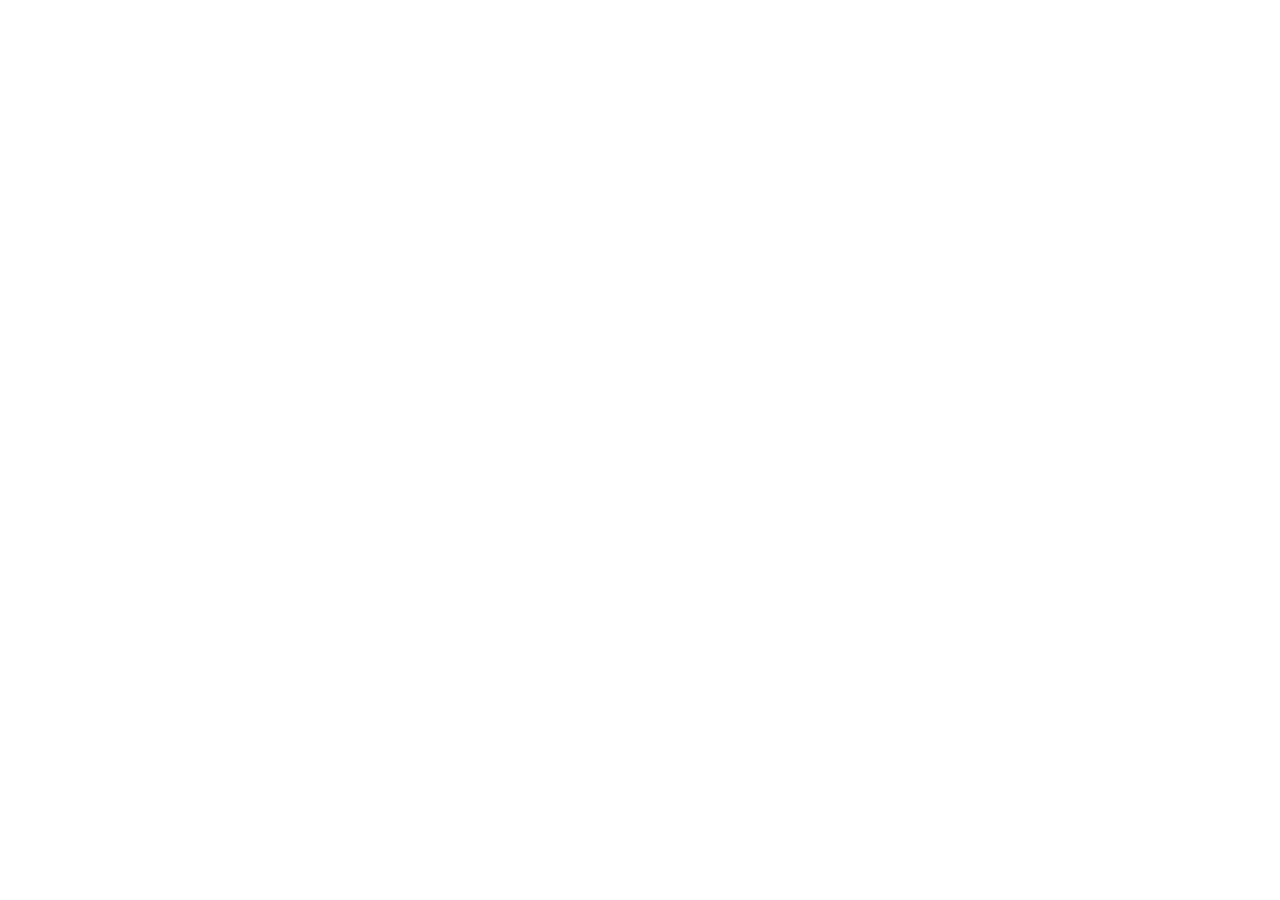
==== about.html @ 946d6adf "Init : création du dépôt, arborescence des fichiers et structure HTML de base" ====
<!DOCTYPE html>
<html lang="fr">
<head> 
<meta charset="UTF-8"> 
<meta name="viewport" content="width=device-width, initial-scale=1.0"> 
<title>AfriTalent — about</title> 
<!-- Bootstrap 5 via CDN : feuille de style --> 
<link 
href="https://cdn.jsdelivr.net/npm/bootstrap@5.3.0/dist/css/bootstrap.min.css" 
rel="stylesheet"> 
<!-- Votre feuille de style personnelle --> 
<link rel="stylesheet" href="css/style.css">
</head>
<body> 
<!-- Le contenu de la page sera ajoute ici --> 
<!-- Bootstrap 5 via CDN : script JavaScript --> 
<script 
src="https://cdn.jsdelivr.net/npm/bootstrap@5.3.0/dist/js/bootstrap.bundle.min.js"
></script> 
<!-- Votre script JavaScript --> 
<script src="js/main.js"></script>
</body>
</html>
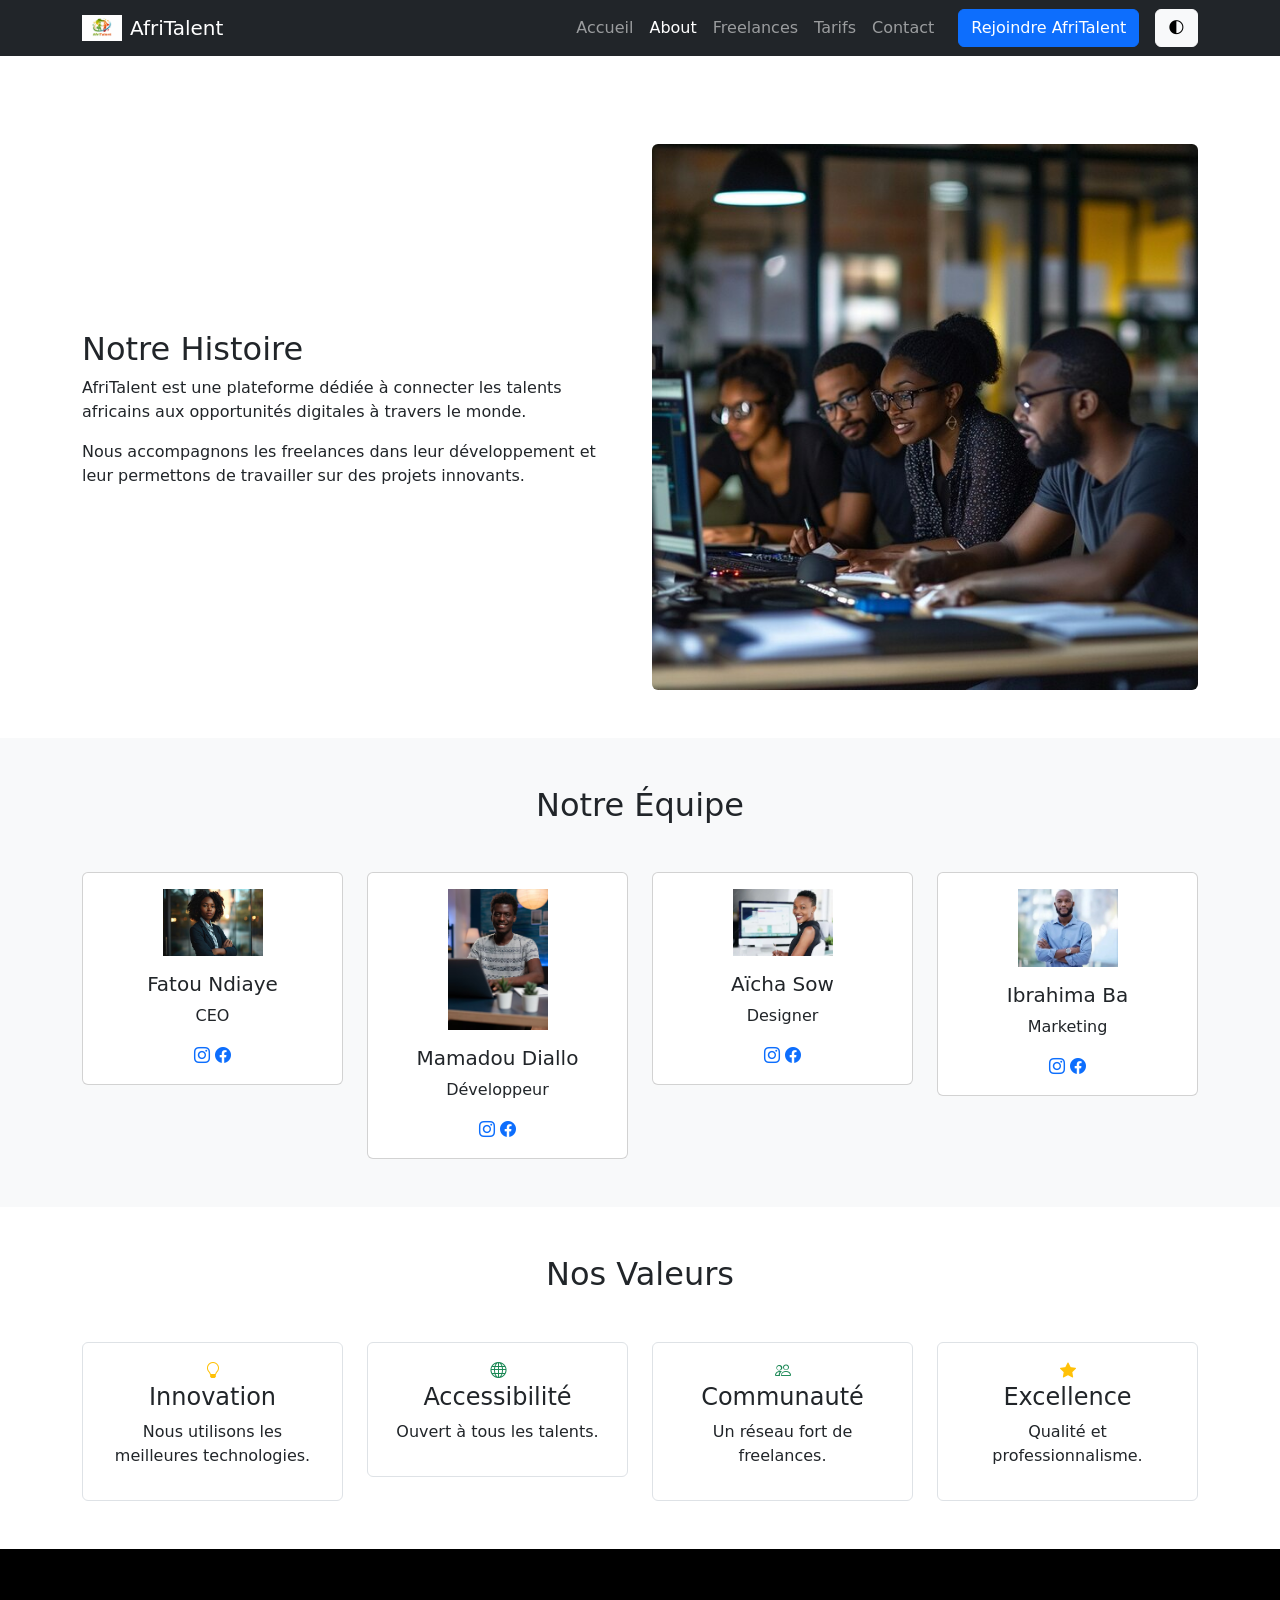
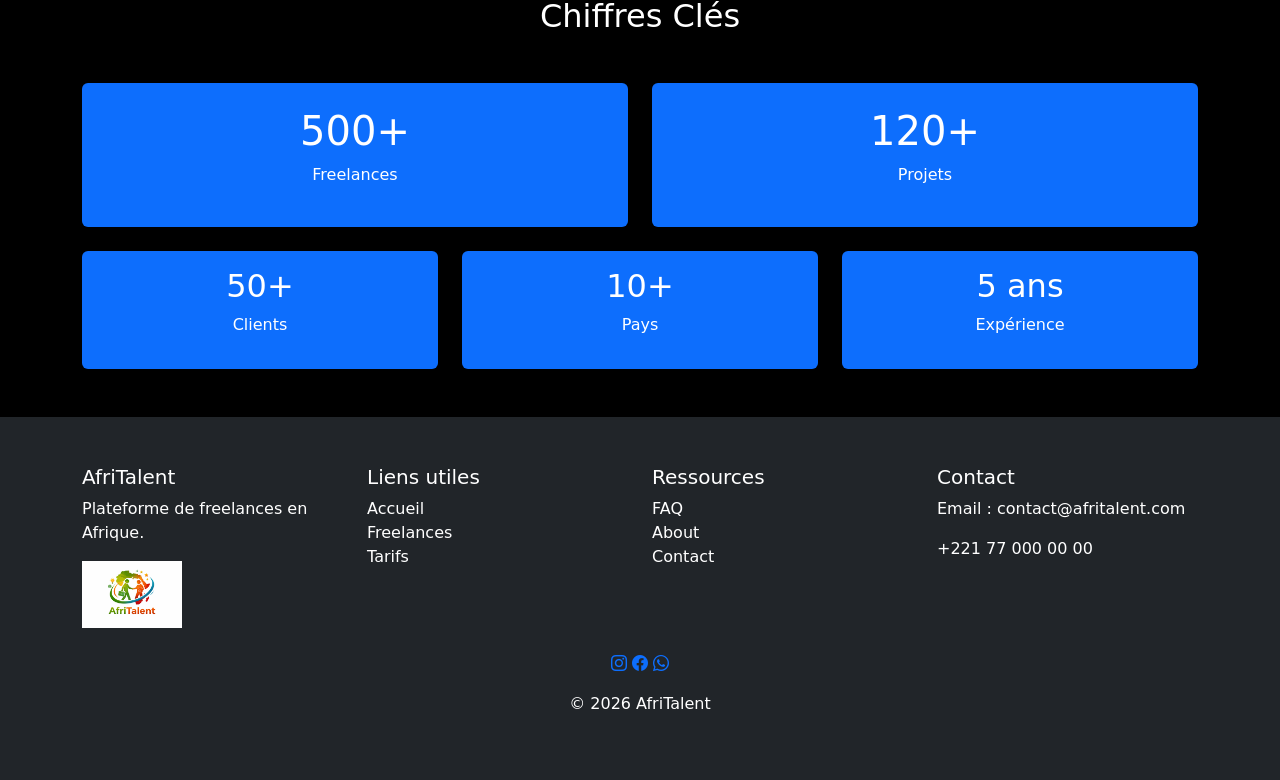
==== commit 5bd7e432: "HTML : structure complète des 5 pages avec sections et contenu texte" ====
--- a/about.html
+++ b/about.html
@@ -3,21 +3,233 @@
 <head> 
 <meta charset="UTF-8"> 
 <meta name="viewport" content="width=device-width, initial-scale=1.0"> 
-<title>AfriTalent — about</title> 
-<!-- Bootstrap 5 via CDN : feuille de style --> 
-<link 
-href="https://cdn.jsdelivr.net/npm/bootstrap@5.3.0/dist/css/bootstrap.min.css" 
-rel="stylesheet"> 
-<!-- Votre feuille de style personnelle --> 
-<link rel="stylesheet" href="css/style.css">
+<head>
+    <title>AfriTalent — About</title>
+    <link href="https://cdn.jsdelivr.net/npm/bootstrap@5.3.0/dist/css/bootstrap.min.css" rel="stylesheet">
+    <link href="https://cdn.jsdelivr.net/npm/bootstrap-icons@1.11.3/font/bootstrap-icons.min.css" rel="stylesheet">
+    <link rel="stylesheet" href="css/style.css">
 </head>
-<body> 
-<!-- Le contenu de la page sera ajoute ici --> 
-<!-- Bootstrap 5 via CDN : script JavaScript --> 
-<script 
-src="https://cdn.jsdelivr.net/npm/bootstrap@5.3.0/dist/js/bootstrap.bundle.min.js"
-></script> 
-<!-- Votre script JavaScript --> 
-<script src="js/main.js"></script>
+
+<body class="pt-5">
+    <!-- NAVBAR -->
+    <nav class="navbar navbar-expand-lg navbar-dark bg-dark fixed-top">
+        <div class="container">
+            <a class="navbar-brand d-flex align-items-center" href="index.html">
+                <img src="images/logo.png" width="40" class="me-2" alt="logo">
+                AfriTalent
+            </a>
+            <button class="navbar-toggler" type="button" data-bs-toggle="collapse" data-bs-target="#menu">
+                <span class="navbar-toggler-icon"></span>
+            </button>
+            <div class="collapse navbar-collapse" id="menu">
+                <ul class="navbar-nav ms-auto">
+                    <li class="nav-item">
+                        <a class="nav-link" href="index.html">Accueil</a>
+                    </li>
+                    <li class="nav-item">
+                        <a class="nav-link active" href="about.html">About</a>
+                    </li>
+                    <li class="nav-item">
+                        <a class="nav-link" href="freelances.html">Freelances</a>
+                    </li>
+                    <li class="nav-item">
+                        <a class="nav-link" href="tarifs.html">Tarifs</a>
+                    </li>
+                    <li class="nav-item">
+                        <a class="nav-link" href="contact.html">Contact</a>
+                    </li>
+                </ul>
+                <a href="#" class="btn btn-primary ms-3">
+                    Rejoindre AfriTalent
+                </a>
+                <button class="btn btn-light ms-3">🌓</button>
+            </div>
+        </div>
+    </nav>
+    <!-- HISTOIRE -->
+    <section class="container py-5 mt-5">
+        <div class="row align-items-center">
+            <div class="col-md-6">
+                <h2>Notre Histoire</h2>
+                <p>
+                    AfriTalent est une plateforme dédiée à connecter les talents africains
+                    aux opportunités digitales à travers le monde.
+                </p>
+                <p>
+                    Nous accompagnons les freelances dans leur développement et leur
+                    permettons de travailler sur des projets innovants.
+                </p>
+            </div>
+            <div class="col-md-6 text-center">
+                <img src="images/notre histoire.jpg" class="img-fluid rounded" alt="Notre histoire">
+            </div>
+        </div>
+    </section>
+    <!-- EQUIPE -->
+    <section class="bg-light py-5">
+        <div class="container">
+            <h2 class="text-center mb-5">Notre Équipe</h2>
+            <div class="row g-4 text-center">
+                <div class="col-md-3">
+                    <div class="card p-3">
+                        <img src="images/ceo about.avif" class="mx-auto mb-3" width="100">
+                        <h5>Fatou Ndiaye</h5>
+                        <p>CEO</p>
+                        <div>
+                            <a href="#"><i class="bi bi-instagram text-primary"></i></a>
+                            <a href="#"><i class="bi bi-facebook text-primary"></i></a>
+                        </div>
+                    </div>
+                </div>
+                <div class="col-md-3">
+                    <div class="card p-3">
+                        <img src="images/portrait-homme-entrepredev about.avif" class="mx-auto mb-3" width="100">
+                        <h5>Mamadou Diallo</h5>
+                        <p>Développeur</p>
+                        <div>
+                            <a href="#"><i class="bi bi-instagram text-primary"></i></a>
+                            <a href="#"><i class="bi bi-facebook text-primary"></i></a>
+                        </div>
+                    </div>
+                </div>
+                <div class="col-md-3">
+                    <div class="card p-3">
+                        <img src="images/designer about.webp" class="mx-auto mb-3" width="100">
+                        <h5>Aïcha Sow</h5>
+                        <p>Designer</p>
+                        <div>
+                            <a href="#"><i class="bi bi-instagram text-primary"></i></a>
+                            <a href="#"><i class="bi bi-facebook text-primary"></i></a>
+                        </div>
+                    </div>
+                </div>
+                <div class="col-md-3">
+                    <div class="card p-3">
+                        <img src="images/marketing about.webp" class="mx-auto mb-3" width="100">
+                        <h5>Ibrahima Ba</h5>
+                        <p>Marketing</p>
+                        <div>
+                            <a href="#"><i class="bi bi-instagram text-primary"></i></a>
+                            <a href="#"><i class="bi bi-facebook text-primary"></i></a>
+                        </div>
+                    </div>
+                </div>
+            </div>
+        </div>
+    </section>
+    <!-- VALEURS -->
+    <section class="container py-5">
+        <h2 class="text-center mb-5">Nos Valeurs</h2>
+        <div class="row text-center g-4">
+            <div class="col-md-3">
+                <div class="border rounded p-3">
+                    <i class="bi bi-lightbulb text-warning"></i>
+                    <h4>Innovation</h4>
+                    <p>Nous utilisons les meilleures technologies.</p>
+                </div>
+            </div>
+            <div class="col-md-3">
+                <div class="border rounded p-3">
+                    <i class="bi bi-globe text-success"></i>
+                    <h4>Accessibilité</h4>
+                    <p>Ouvert à tous les talents.</p>
+                </div>
+            </div>
+            <div class="col-md-3">
+                <div class="border rounded p-3">
+                    <i class="bi bi-people text-success"></i>
+                    <h4>Communauté</h4>
+                    <p>Un réseau fort de freelances.</p>
+                </div>
+            </div>
+            <div class="col-md-3">
+                <div class="border rounded p-3">
+                    <i class="bi bi-star-fill text-warning"></i>
+                    <h4>Excellence</h4>
+                    <p>Qualité et professionnalisme.</p>
+                </div>
+            </div>
+        </div>
+    </section>
+    <!-- CHIFFRES -->
+    <section class="bg-black text-white py-5">
+        <div class="container">
+            <h2 class="text-center mb-5">Chiffres Clés</h2>
+            <div class="row g-4">
+                <div class="col-md-6">
+                    <div class="bg-primary text-center text-white p-4 rounded">
+                        <h1>500+</h1>
+                        <p>Freelances</p>
+                    </div>
+                </div>
+                <div class="col-md-6">
+                    <div class="bg-primary text-center text-white p-4 rounded">
+                        <h1>120+</h1>
+                        <p>Projets</p>
+                    </div>
+                </div>
+                <div class="col-md-4">
+                    <div class="bg-primary text-center text-white p-3 rounded">
+                        <h2>50+</h2>
+                        <p>Clients</p>
+                    </div>
+                </div>
+                <div class="col-md-4">
+                    <div class="bg-primary text-center text-white p-3 rounded">
+                        <h2>10+</h2>
+                        <p>Pays</p>
+                    </div>
+                </div>
+                <div class="col-md-4">
+                    <div class="bg-primary text-center text-white p-3 rounded">
+                        <h2>5 ans</h2>
+                        <p>Expérience</p>
+                    </div>
+                </div>
+            </div>
+        </div>
+    </section>
+    <!-- FOOTER -->
+    <footer class="bg-dark text-white py-5">
+        <div class="container">
+            <div class="row">
+                <div class="col-md-3">
+                    <h5>AfriTalent</h5>
+                    <p>Plateforme de freelances en Afrique.</p>
+                    <img src="images/logo.png" alt="Logo" width="100">
+                </div>
+                <div class="col-md-3">
+                    <h5>Liens utiles</h5>
+                    <ul class="list-unstyled">
+                        <li><a class="nav-link" href="index.html">Accueil</a></li>
+                        <li><a class="nav-link" href="freelances.html">Freelances</a></li>
+                        <li><a class="nav-link" href="tarifs.html">Tarifs</a></li>
+                    </ul>
+                </div>
+                <div class="col-md-3">
+                    <h5>Ressources</h5>
+                    <ul class="list-unstyled">
+                        <li>FAQ</li>
+                        <li>About</li>
+                        <li>Contact</li>
+                    </ul>
+                </div>
+                <div class="col-md-3">
+                    <h5>Contact</h5>
+                    <p>Email : contact@afritalent.com</p>
+                    <p>+221 77 000 00 00</p>
+                </div>
+            </div>
+            <div class="text-center mt-4">
+                <a href="#"><i class="bi bi-instagram"></i></a>
+                <a href="#"><i class="bi bi-facebook"></i></a>
+                <a href="#"><i class="bi bi-whatsapp"></i></a>
+                <p class="mt-3">© 2026 AfriTalent</p>
+            </div>
+        </div>
+    </footer>
+    <script src="https://cdn.jsdelivr.net/npm/bootstrap@5.3.0/dist/js/bootstrap.bundle.min.js"></script>
+    <script></script>
 </body>
+
 </html>
